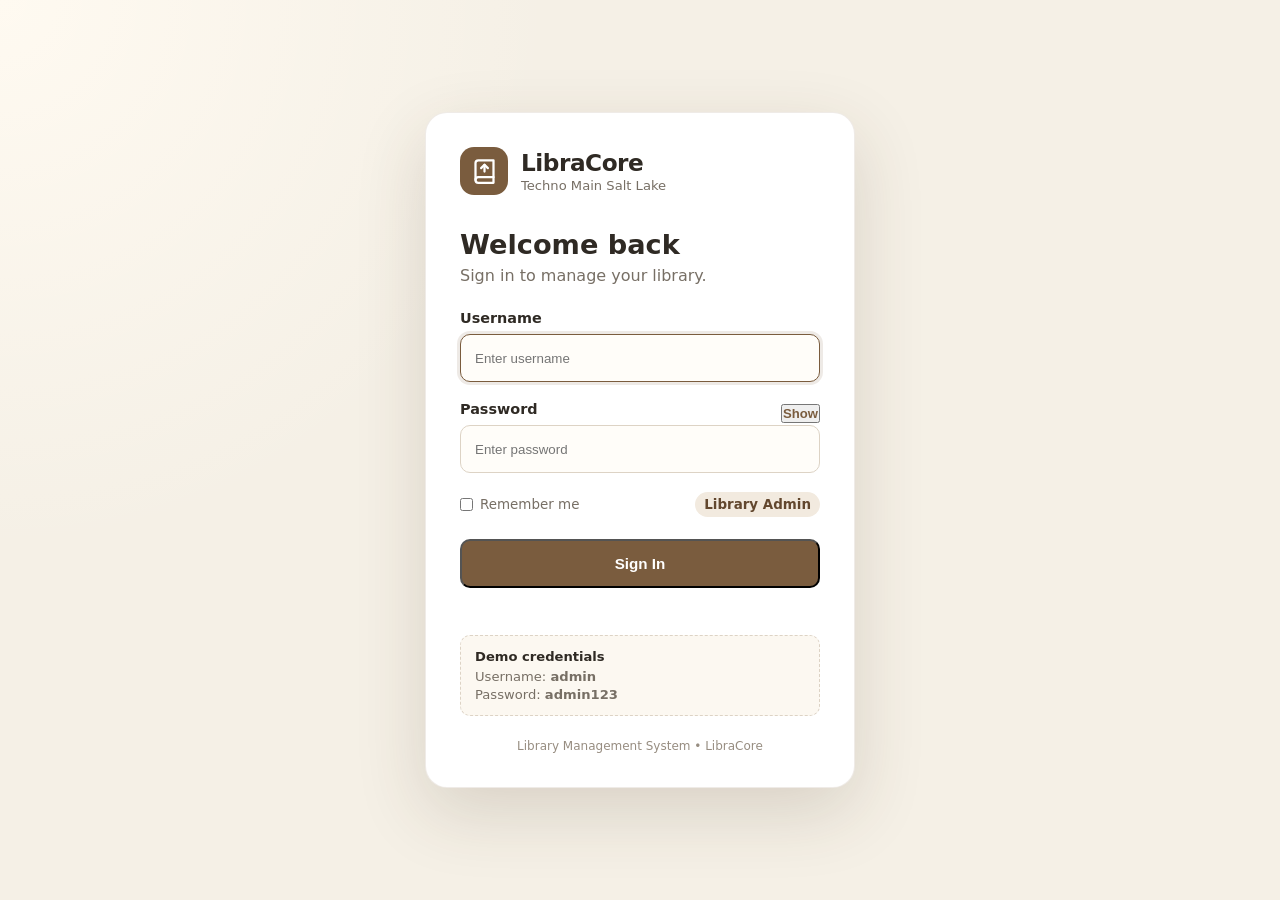
==== login.html @ 0ae0944f "Add files via upload" ====
<!DOCTYPE html>
<html lang="en">
<head>
  <meta charset="UTF-8">
  <meta name="viewport" content="width=device-width, initial-scale=1.0">
  <meta name="description" content="LibraCore Library Management System login">
  <title>Login | LibraCore</title>
  <link rel="stylesheet" href="login.css">
</head>
<body>
  <main class="login-page">
    <section class="login-card" aria-labelledby="login-title">
      <div class="login-brand">
        <div class="login-logo" aria-hidden="true">
          <svg viewBox="0 0 24 24" fill="none" stroke="currentColor" stroke-width="2" stroke-linecap="round" stroke-linejoin="round">
            <path d="M4 19.5A2.5 2.5 0 0 1 6.5 17H20"/>
            <path d="M6.5 2H20v20H6.5A2.5 2.5 0 0 1 4 19.5v-15A2.5 2.5 0 0 1 6.5 2z"/>
            <path d="M12 6v6"/>
            <path d="M15 9l-3-3-3 3"/>
          </svg>
        </div>
        <div>
          <h1>LibraCore</h1>
          <p>Techno Main Salt Lake</p>
        </div>
      </div>

      <div class="login-heading">
        <h2 id="login-title">Welcome back</h2>
        <p>Sign in to manage your library.</p>
      </div>

      <form id="login-form" novalidate>
        <div class="form-group">
          <label for="username">Username</label>
          <input id="username" name="username" type="text" autocomplete="username" placeholder="Enter username" required autofocus>
        </div>

        <div class="form-group">
          <div class="password-label-row">
            <label for="password">Password</label>
            <button type="button" class="show-password" id="toggle-password">Show</button>
          </div>
          <input id="password" name="password" type="password" autocomplete="current-password" placeholder="Enter password" required>
        </div>

        <div class="login-options">
          <label class="remember"><input type="checkbox" id="remember-me"> <span>Remember me</span></label>
          <span class="demo-label">Library Admin</span>
        </div>

        <button class="login-btn" type="submit">Sign In</button>
        <p class="login-error" id="login-error" role="alert" aria-live="polite"></p>
      </form>

      <div class="demo-box">
        <strong>Demo credentials</strong>
        <span>Username: <b>admin</b></span>
        <span>Password: <b>admin123</b></span>
      </div>

      <p class="login-footer">Library Management System &bull; LibraCore</p>
    </section>
  </main>
  <script src="login.js"></script>
</body>
</html>
---- login.css ----
* { box-sizing: border-box; margin: 0; padding: 0; }

:root {
  --beige: #f5f0e6;
  --surface: #ffffff;
  --text: #2f2a24;
  --muted: #776f65;
  --border: #ddd3c5;
  --primary: #7a5c3e;
  --primary-dark: #62472e;
  --danger: #b42318;
  --shadow: 0 24px 70px rgba(70, 52, 32, .16);
}

body {
  min-height: 100vh;
  font-family: system-ui, -apple-system, BlinkMacSystemFont, "Segoe UI", Roboto, Arial, sans-serif;
  color: var(--text);
  background: radial-gradient(circle at top left, #fffaf1 0, transparent 35%), var(--beige);
}

.login-page { min-height: 100vh; display: grid; place-items: center; padding: 24px; }
.login-card { width: min(100%, 430px); background: var(--surface); border: 1px solid rgba(122,92,62,.12); border-radius: 22px; padding: 34px; box-shadow: var(--shadow); }
.login-brand { display: flex; align-items: center; gap: 13px; margin-bottom: 34px; }
.login-logo { width: 48px; height: 48px; display: grid; place-items: center; border-radius: 14px; background: var(--primary); color: white; }
.login-logo svg { width: 27px; height: 27px; }
.login-brand h1 { font-size: 1.45rem; letter-spacing: -.02em; }
.login-brand p { color: var(--muted); font-size: .82rem; margin-top: 2px; }
.login-heading { margin-bottom: 25px; }
.login-heading h2 { font-size: 1.7rem; margin-bottom: 6px; }
.login-heading p { color: var(--muted); }
.form-group { margin-bottom: 19px; }
.form-group label { display: block; font-size: .9rem; font-weight: 650; margin-bottom: 8px; }
.form-group input[type="text"], .form-group input[type="password"] { width: 100%; height: 48px; padding: 0 14px; border: 1px solid var(--border); border-radius: 10px; background: #fffdf9; color: var(--text); outline: none; transition: border-color .2s, box-shadow .2s; }
.form-group input:focus { border-color: var(--primary); box-shadow: 0 0 0 3px rgba(122,92,62,.13); }
.password-label-row { display: flex; justify-content: space-between; align-items: center; }
.show-password { color: var(--primary); font-size: .82rem; font-weight: 650; }
.login-options { display: flex; align-items: center; justify-content: space-between; gap: 10px; margin: 3px 0 22px; font-size: .84rem; color: var(--muted); }
.remember { display: flex; align-items: center; gap: 7px; cursor: pointer; }
.remember input { accent-color: var(--primary); }
.demo-label { padding: 5px 9px; border-radius: 999px; background: #f2eadf; color: var(--primary-dark); font-weight: 650; }
.login-btn { width: 100%; height: 49px; border-radius: 10px; background: var(--primary); color: #fff; font-weight: 700; font-size: .95rem; transition: background .2s, transform .1s; }
.login-btn:hover { background: var(--primary-dark); }
.login-btn:active { transform: translateY(1px); }
.login-error { min-height: 20px; margin-top: 10px; color: var(--danger); text-align: center; font-size: .84rem; }
.demo-box { margin-top: 17px; padding: 13px 14px; border: 1px dashed var(--border); border-radius: 10px; background: #fcf8f1; display: grid; gap: 3px; font-size: .82rem; color: var(--muted); }
.demo-box strong { color: var(--text); margin-bottom: 2px; }
.login-footer { margin-top: 23px; text-align: center; color: #978d81; font-size: .75rem; }
@media (max-width: 480px) { .login-card { padding: 26px 20px; border-radius: 18px; } .login-page { padding: 14px; } }
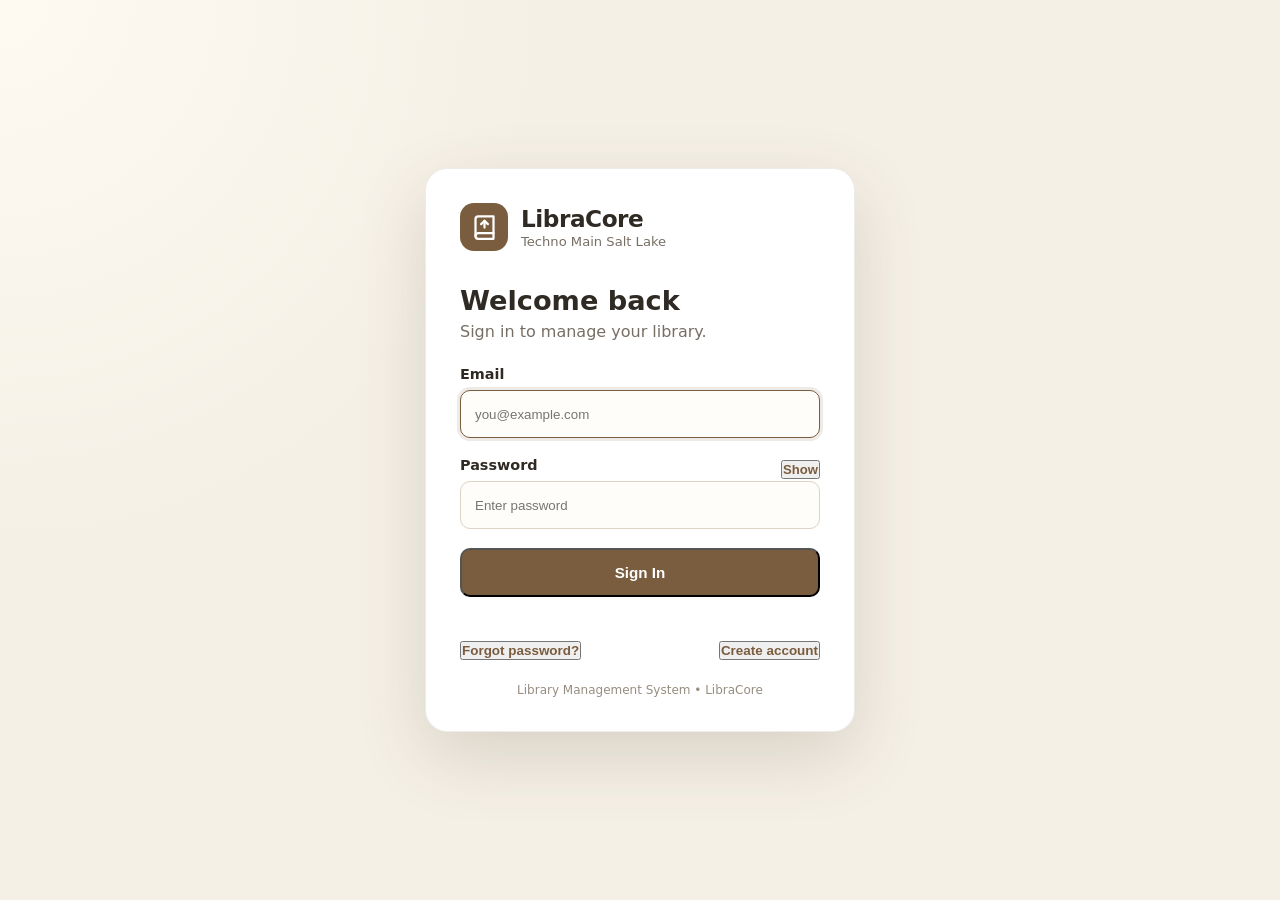
==== commit f9ff6bcb: "Connect LibraCore to Supabase" ====
--- a/login.html
+++ b/login.html
@@ -27,41 +27,39 @@
 
       <div class="login-heading">
         <h2 id="login-title">Welcome back</h2>
-        <p>Sign in to manage your library.</p>
+        <p id="login-description">Sign in to manage your library.</p>
       </div>
 
       <form id="login-form" novalidate>
-        <div class="form-group">
-          <label for="username">Username</label>
-          <input id="username" name="username" type="text" autocomplete="username" placeholder="Enter username" required autofocus>
+        <div class="form-group" id="name-group" hidden>
+          <label for="full-name">Full name</label>
+          <input id="full-name" name="name" type="text" autocomplete="name" maxlength="120">
         </div>
 
         <div class="form-group">
+          <label for="email">Email</label>
+          <input id="email" name="email" type="email" autocomplete="username" placeholder="you@example.com" required autofocus>
+        </div>
+
+        <div class="form-group" id="password-group">
           <div class="password-label-row">
             <label for="password">Password</label>
             <button type="button" class="show-password" id="toggle-password">Show</button>
           </div>
-          <input id="password" name="password" type="password" autocomplete="current-password" placeholder="Enter password" required>
+          <input id="password" name="password" type="password" autocomplete="current-password" placeholder="Enter password" minlength="8">
         </div>
 
-        <div class="login-options">
-          <label class="remember"><input type="checkbox" id="remember-me"> <span>Remember me</span></label>
-          <span class="demo-label">Library Admin</span>
+        <button class="login-btn" id="submit-auth" type="submit">Sign In</button>
+        <p class="login-error" id="login-error" role="alert" aria-live="polite"></p>
+        <div class="auth-links">
+          <button type="button" id="forgot-password">Forgot password?</button>
+          <button type="button" id="switch-auth-mode">Create account</button>
         </div>
-
-        <button class="login-btn" type="submit">Sign In</button>
-        <p class="login-error" id="login-error" role="alert" aria-live="polite"></p>
       </form>
-
-      <div class="demo-box">
-        <strong>Demo credentials</strong>
-        <span>Username: <b>admin</b></span>
-        <span>Password: <b>admin123</b></span>
-      </div>
 
       <p class="login-footer">Library Management System &bull; LibraCore</p>
     </section>
   </main>
-  <script src="login.js"></script>
+  <script type="module" src="login.js"></script>
 </body>
 </html>
--- a/login.css
+++ b/login.css
@@ -31,19 +31,19 @@
 .login-heading p { color: var(--muted); }
 .form-group { margin-bottom: 19px; }
 .form-group label { display: block; font-size: .9rem; font-weight: 650; margin-bottom: 8px; }
-.form-group input[type="text"], .form-group input[type="password"] { width: 100%; height: 48px; padding: 0 14px; border: 1px solid var(--border); border-radius: 10px; background: #fffdf9; color: var(--text); outline: none; transition: border-color .2s, box-shadow .2s; }
+.form-group input[type="text"], .form-group input[type="email"], .form-group input[type="password"] { width: 100%; height: 48px; padding: 0 14px; border: 1px solid var(--border); border-radius: 10px; background: #fffdf9; color: var(--text); outline: none; transition: border-color .2s, box-shadow .2s; }
 .form-group input:focus { border-color: var(--primary); box-shadow: 0 0 0 3px rgba(122,92,62,.13); }
 .password-label-row { display: flex; justify-content: space-between; align-items: center; }
 .show-password { color: var(--primary); font-size: .82rem; font-weight: 650; }
-.login-options { display: flex; align-items: center; justify-content: space-between; gap: 10px; margin: 3px 0 22px; font-size: .84rem; color: var(--muted); }
-.remember { display: flex; align-items: center; gap: 7px; cursor: pointer; }
-.remember input { accent-color: var(--primary); }
-.demo-label { padding: 5px 9px; border-radius: 999px; background: #f2eadf; color: var(--primary-dark); font-weight: 650; }
 .login-btn { width: 100%; height: 49px; border-radius: 10px; background: var(--primary); color: #fff; font-weight: 700; font-size: .95rem; transition: background .2s, transform .1s; }
 .login-btn:hover { background: var(--primary-dark); }
 .login-btn:active { transform: translateY(1px); }
+.login-btn:disabled { cursor: wait; opacity: .7; }
 .login-error { min-height: 20px; margin-top: 10px; color: var(--danger); text-align: center; font-size: .84rem; }
-.demo-box { margin-top: 17px; padding: 13px 14px; border: 1px dashed var(--border); border-radius: 10px; background: #fcf8f1; display: grid; gap: 3px; font-size: .82rem; color: var(--muted); }
-.demo-box strong { color: var(--text); margin-bottom: 2px; }
+.login-error.success { color: #18794e; }
+.auth-links { display: flex; justify-content: space-between; gap: 12px; margin-top: 14px; }
+.auth-links button { color: var(--primary); font-size: .84rem; font-weight: 650; }
+.auth-links button:hover { text-decoration: underline; }
+[hidden] { display: none !important; }
 .login-footer { margin-top: 23px; text-align: center; color: #978d81; font-size: .75rem; }
 @media (max-width: 480px) { .login-card { padding: 26px 20px; border-radius: 18px; } .login-page { padding: 14px; } }
